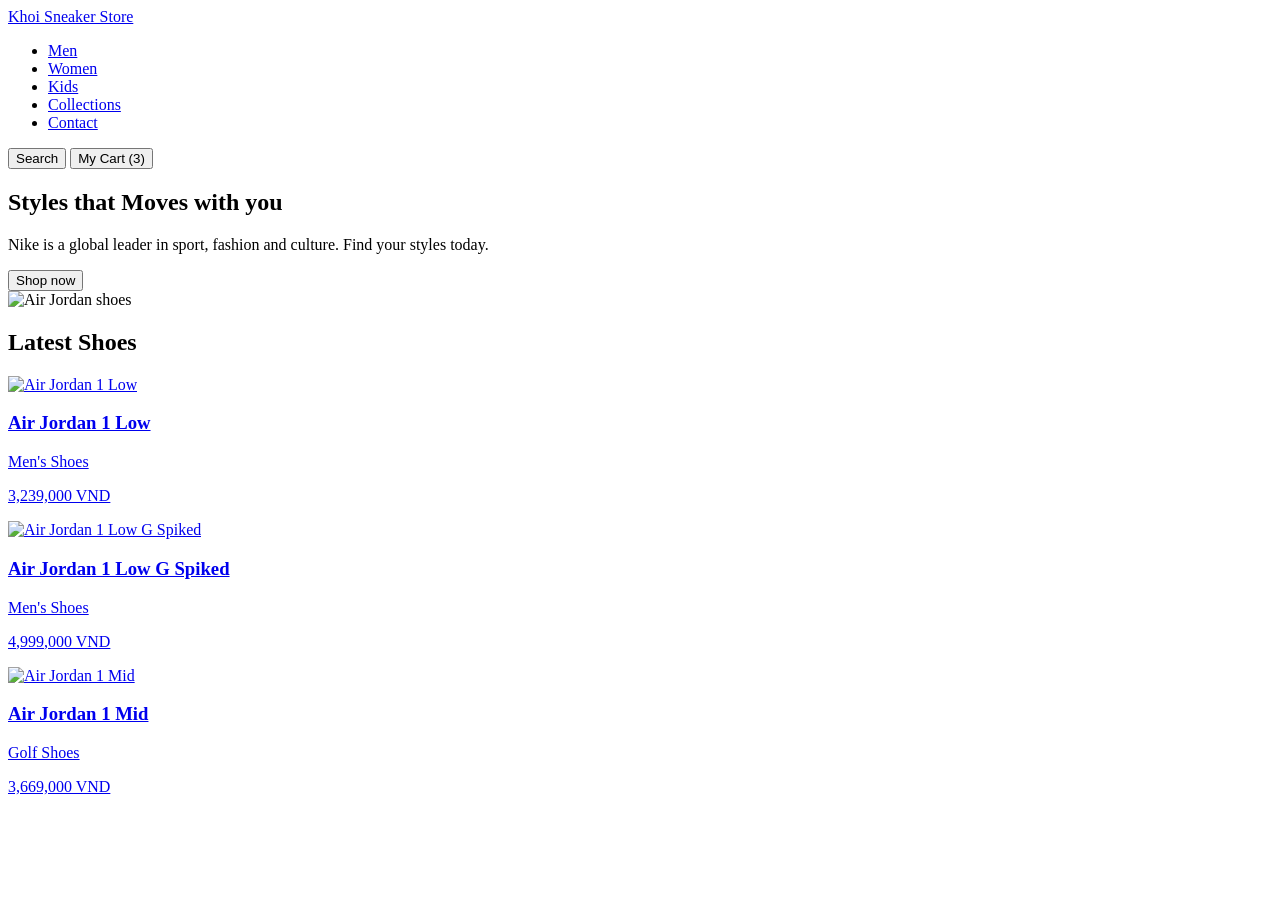
==== index.html @ ccc41f19 "fix: replace name of store" ====
<!doctype html>
<html lang="en">

<head>
  <meta charset="UTF-8" />
  <meta name="viewport" content="width=device-width, initial-scale=1.0" />
  <link rel="stylesheet" href="styles.css">
  <title>Khoi Sneaker Store</title>
</head>

<body>
  <header class="flex">
    <div>
      <a href="#">Khoi Sneaker Store</a>
    </div>

    <nav>
      <ul class="flex menu">
        <li><a href="ecommerce/men.html">Men</a></li>
        <li><a href="ecommerce/women.html">Women</a></li>
        <li><a href="#">Kids</a></li>
        <li><a href="#">Collections</a></li>
        <li><a href="#">Contact</a></li>
      </ul>
    </nav>

    <div>
      <button>Search</button>
      <a href="ecommerce/myCart.html">
        <button>My Cart (3)</button>
      </a>
    </div>
  </header>

  <main>
    <section class="hero flex">
      <div>
        <h1>Styles that Moves with you</h1>
        <p>Nike is a global leader in sport, fashion and culture. Find your styles today.</p>
        <a href="ecommerce/airJordan.html">
          <button>Shop now</button>
        </a>
      </div>

      <div>
        <img src="images/W-AIR-MAX-90-FUTURA.avif" alt="Air Jordan shoes" width="600" height="400">
      </div>
    </section>

    <section class="product-list">
      <h2>Latest Shoes</h2>
      <div class="flex">
        <a href="#" class="product-link">
          <article class="product-card">
            <img src="images/AIR-JORDAN-1-LOW.avif" alt="Air Jordan 1 Low">
            <h3>Air Jordan 1 Low</h3>
            <p class="category">Men's Shoes</p>
            <p class="price">3,239,000 VND</p>
          </article>
        </a>

        <a href="#" class="product-link">
          <article class="product-card">
            <img src="images/AIR-JORDAN-1-LOW-G-SPK.avif" alt="Air Jordan 1 Low G Spiked">
            <h3>Air Jordan 1 Low G Spiked</h3>
            <p class="category">Men's Shoes</p>
            <p class="price">4,999,000 VND</p>
          </article>
        </a>

        <a href="#" class="product-link">
          <article class="product-card">
            <img src="images/WMNS-AIR-JORDAN-1-MID.avif" alt="Air Jordan 1 Mid">
            <h3>Air Jordan 1 Mid</h3>
            <p class="category">Golf Shoes</p>
            <p class="price">3,669,000 VND</p>
          </article>
        </a>
      </div>
    </section>
  </main>

  <footer></footer>
</body>

</html>
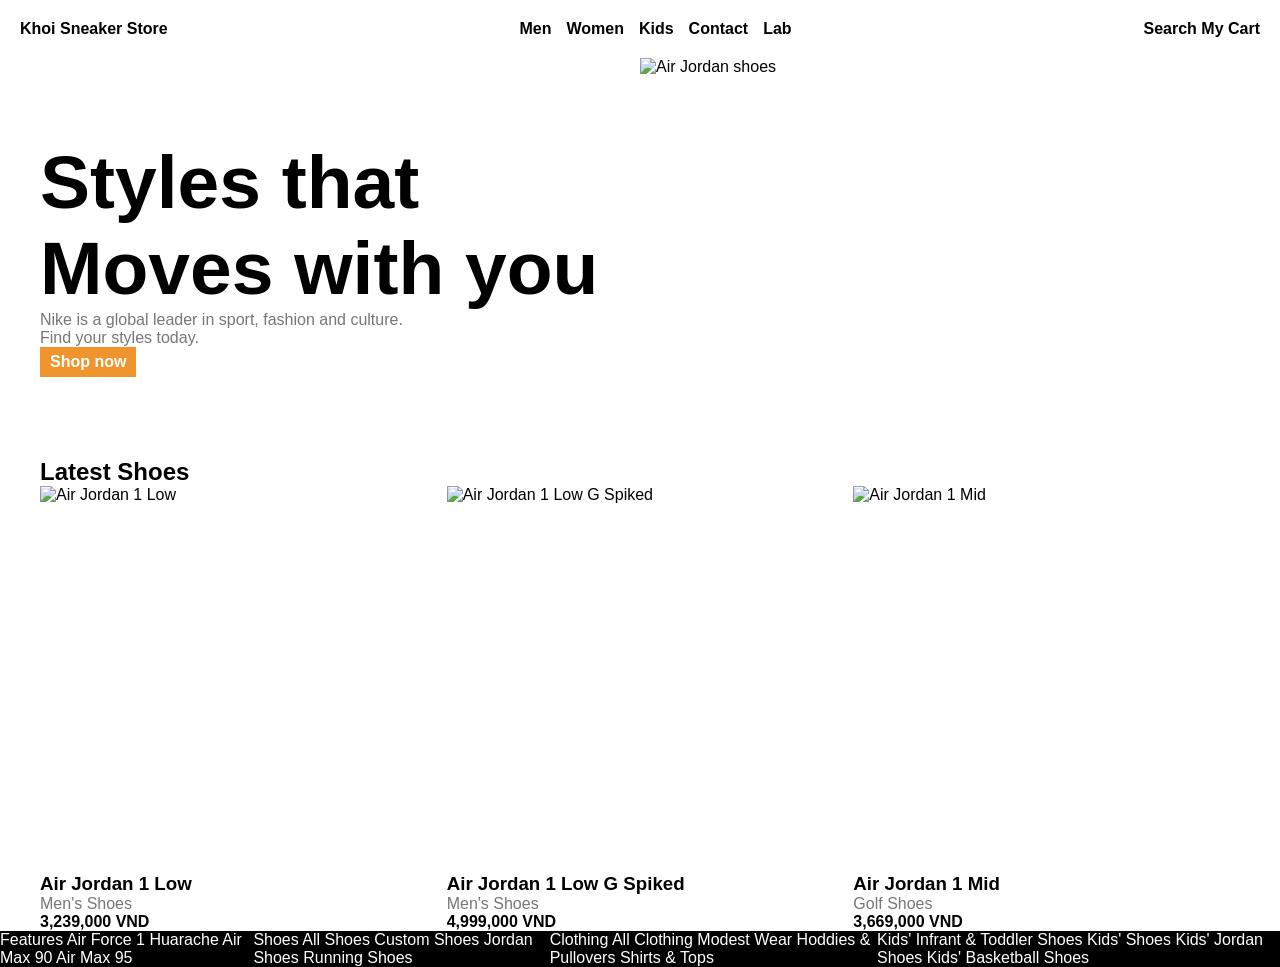
==== commit a5cebe5b: "feat: add form contact, fix text in nav bar" ====
--- a/index.html
+++ b/index.html
@@ -18,16 +18,16 @@
       <ul class="flex menu">
         <li><a href="ecommerce/men.html">Men</a></li>
         <li><a href="ecommerce/women.html">Women</a></li>
-        <li><a href="#">Kids</a></li>
-        <li><a href="#">Collections</a></li>
-        <li><a href="#">Contact</a></li>
+        <li><a href="ecommerce/kids.html">Kids</a></li>
+        <li><a href="ecommerce/contact.html">Contact</a></li>
+        <li><a href="ecommerce/lab.html">Lab</a></li>
       </ul>
     </nav>
 
     <div>
       <button>Search</button>
       <a href="ecommerce/myCart.html">
-        <button>My Cart (3)</button>
+        <button>My Cart</button>
       </a>
     </div>
   </header>
@@ -80,7 +80,40 @@
     </section>
   </main>
 
-  <footer></footer>
+  <footer>
+    <div class="bg-footer flex">
+      <div>
+        <a href="">Features</a>
+        <a href="">Air Force 1</a>
+        <a href="">Huarache</a>
+        <a href="">Air Max 90</a>
+        <a href="">Air Max 95</a>
+      </div>
+      <div>
+        <a href="">Shoes</a>
+        <a href="">All Shoes</a>
+        <a href="">Custom Shoes</a>
+        <a href="">Jordan Shoes</a>
+        <a href="">Running Shoes</a>
+      </div>
+      <div>
+        <a href="">Clothing</a>
+        <a href="">All Clothing</a>
+        <a href="">Modest Wear</a>
+        <a href="">Hoddies & Pullovers</a>
+        <a href="">Shirts & Tops</a>
+      </div>
+      <div>
+        <a href="">Kids'</a>
+        <a href="">Infrant & Toddler Shoes</a>
+        <a href="">Kids' Shoes</a>
+        <a href="">Kids' Jordan Shoes</a>
+        <a href="">Kids' Basketball Shoes</a>
+      </div>
+    </div>
+  </footer>
+
+  <script src="script.js"></script>
 </body>
 
 </html>
--- a/styles.css
+++ b/styles.css
@@ -0,0 +1,192 @@
+* {
+  padding: 0;
+  margin: 0;
+}
+
+html {
+  font-family: 'Segoe UI', Tahoma, Geneva, Verdana, sans-serif;
+  font-optical-sizing: auto;
+  font-size: 16px;
+}
+
+button,
+input {
+  font: inherit;
+}
+
+img {
+  display: block;
+  max-width: 100%;
+  height: auto;
+}
+
+a {
+  color: black;
+  text-decoration: none;
+}
+
+header {
+  justify-content: space-between;
+  padding: 20px;
+  font-weight: 600;
+}
+
+button {
+  cursor: pointer;
+  background-color: transparent;
+  border: none;
+}
+
+.hero {
+  max-width: 1200px;
+}
+
+.hero div {
+  flex: 1;
+}
+
+.hero div h1 {
+  font-size: 75px;
+}
+
+.hero div p {
+  max-width: 380px;
+  color: #777;
+}
+
+.hero button {
+  background-color: rgb(240, 149, 46);
+  color: #fff;
+  padding: 6px 10px;
+  font-weight: 600;
+  cursor: pointer;
+}
+
+nav .menu {
+  gap: 15px;
+  list-style: none;
+}
+
+section {
+  max-width: 1200px;
+  margin: 0 auto;
+}
+
+.product-list .flex {
+  gap: 20px;
+}
+
+.product-list .flex .product-link {
+  flex: 1;
+}
+
+.product-list img {
+  width: 100%;
+  aspect-ratio: 1 / 1;
+  object-fit: cover;
+}
+
+.product-card .category {
+  color: #777;
+}
+
+.product-card .price {
+  font-weight: 600;
+}
+
+.order-summary {
+  max-width: 500px;
+  width: 100%;
+}
+
+.order-summary button {
+  background-color: #000;
+  color: #fff;
+  font-weight: 600;
+  width: 100%;
+  max-width: 300px;
+  padding: 10px;
+  border-radius: 10px;
+}
+
+.bg-footer {
+  background-color: #000;
+}
+
+.bg-footer a {
+  color: #fff;
+}
+
+.title-contact, .des-contact {
+  text-align: center;
+}
+
+.contact-form {
+  max-width: 800px;
+  margin: 0 auto;
+  padding: 10px;
+}
+
+.contact-form div {
+  margin: 8px;
+}
+
+.contact-form input {
+  width: 100%;
+  padding: 8px 12px;
+}
+
+.contact-form label {
+  width: 80px;
+}
+
+.contact-form textarea {
+  width: 100%;
+  height: 80px;
+}
+
+.contact-form button {
+  margin: 0 auto;
+  display: block;
+  background-color: green;
+  color: #fff;
+  font-weight: bold;
+  padding: 8px 12px;
+  border-radius: 10px;
+}
+
+/*  */
+.flex {
+  display: flex;
+  flex-direction: row;
+  align-items: center;
+}
+
+.flex-2 {
+  display: flex;
+  justify-content: space-between;
+  gap: 10px;
+}
+
+.flex-2 div {
+  flex: 1;
+}
+
+.flex.grid {
+  display: grid;
+  grid-template-columns: 1fr 1fr 1fr;
+}
+
+.flex.cart {
+  flex-direction: column;
+}
+
+@media (max-width: 500px) {;
+  .menu {
+    flex-direction: column;
+  }
+
+  .hero {
+    flex-direction: column-reverse;
+  }
+}
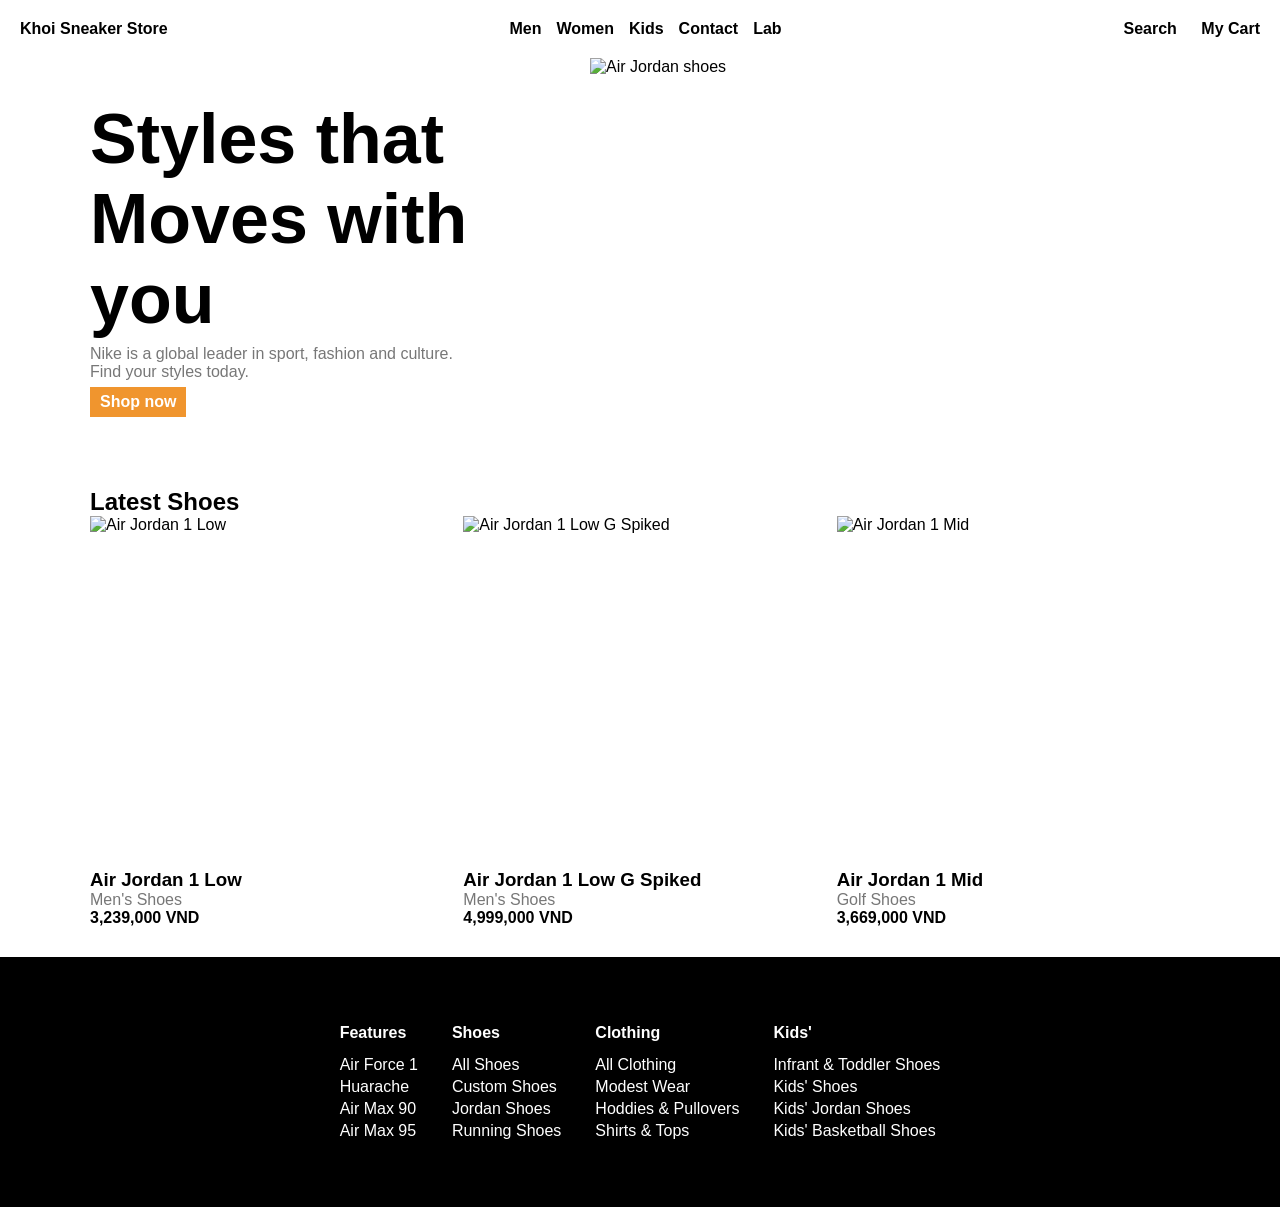
==== commit 1de8111c: "feat: add more styles for footer" ====
--- a/index.html
+++ b/index.html
@@ -1,119 +1,131 @@
 <!doctype html>
 <html lang="en">
+  <head>
+    <meta charset="UTF-8" />
+    <meta name="viewport" content="width=device-width, initial-scale=1.0" />
+    <link rel="stylesheet" href="styles.css" />
+    <title>Khoi Sneaker Store</title>
+  </head>
 
-<head>
-  <meta charset="UTF-8" />
-  <meta name="viewport" content="width=device-width, initial-scale=1.0" />
-  <link rel="stylesheet" href="styles.css">
-  <title>Khoi Sneaker Store</title>
-</head>
+  <body>
+    <header class="flex">
+      <div>
+        <a href="#">Khoi Sneaker Store</a>
+      </div>
 
-<body>
-  <header class="flex">
-    <div>
-      <a href="#">Khoi Sneaker Store</a>
-    </div>
+      <nav>
+        <ul class="flex menu">
+          <li><a href="ecommerce/men.html">Men</a></li>
+          <li><a href="ecommerce/women.html">Women</a></li>
+          <li><a href="ecommerce/kids.html">Kids</a></li>
+          <li><a href="ecommerce/contact.html">Contact</a></li>
+          <li><a href="ecommerce/lab.html">Lab</a></li>
+        </ul>
+      </nav>
 
-    <nav>
-      <ul class="flex menu">
-        <li><a href="ecommerce/men.html">Men</a></li>
-        <li><a href="ecommerce/women.html">Women</a></li>
-        <li><a href="ecommerce/kids.html">Kids</a></li>
-        <li><a href="ecommerce/contact.html">Contact</a></li>
-        <li><a href="ecommerce/lab.html">Lab</a></li>
-      </ul>
-    </nav>
-
-    <div>
-      <button>Search</button>
-      <a href="ecommerce/myCart.html">
-        <button>My Cart</button>
-      </a>
-    </div>
-  </header>
-
-  <main>
-    <section class="hero flex">
       <div>
-        <h1>Styles that Moves with you</h1>
-        <p>Nike is a global leader in sport, fashion and culture. Find your styles today.</p>
-        <a href="ecommerce/airJordan.html">
-          <button>Shop now</button>
+        <button class="btn-search">Search</button>
+        <a href="ecommerce/myCart.html">
+          <button>My Cart</button>
         </a>
       </div>
+    </header>
 
-      <div>
-        <img src="images/W-AIR-MAX-90-FUTURA.avif" alt="Air Jordan shoes" width="600" height="400">
+    <main>
+      <section class="hero flex">
+        <div>
+          <h1>Styles that Moves with you</h1>
+          <p>
+            Nike is a global leader in sport, fashion and culture. Find your
+            styles today.
+          </p>
+          <a href="ecommerce/airJordan.html">
+            <button>Shop now</button>
+          </a>
+        </div>
+
+        <div>
+          <img
+            src="images/W-AIR-MAX-90-FUTURA.avif"
+            alt="Air Jordan shoes"
+            width="600"
+            height="400"
+          />
+        </div>
+      </section>
+
+      <section class="product-list">
+        <h2>Latest Shoes</h2>
+        <div class="flex">
+          <a href="#" class="product-link">
+            <article class="product-card">
+              <img src="images/AIR-JORDAN-1-LOW.avif" alt="Air Jordan 1 Low" />
+              <h3>Air Jordan 1 Low</h3>
+              <p class="category">Men's Shoes</p>
+              <p class="price">3,239,000 VND</p>
+            </article>
+          </a>
+
+          <a href="#" class="product-link">
+            <article class="product-card">
+              <img
+                src="images/AIR-JORDAN-1-LOW-G-SPK.avif"
+                alt="Air Jordan 1 Low G Spiked"
+              />
+              <h3>Air Jordan 1 Low G Spiked</h3>
+              <p class="category">Men's Shoes</p>
+              <p class="price">4,999,000 VND</p>
+            </article>
+          </a>
+
+          <a href="#" class="product-link">
+            <article class="product-card">
+              <img
+                src="images/WMNS-AIR-JORDAN-1-MID.avif"
+                alt="Air Jordan 1 Mid"
+              />
+              <h3>Air Jordan 1 Mid</h3>
+              <p class="category">Golf Shoes</p>
+              <p class="price">3,669,000 VND</p>
+            </article>
+          </a>
+        </div>
+      </section>
+    </main>
+
+    <footer>
+      <div class="flex div-footer">
+        <div class="flex item-footer">
+          <a class="t-footer" href="">Features</a>
+          <a href="">Air Force 1</a>
+          <a href="">Huarache</a>
+          <a href="">Air Max 90</a>
+          <a href="">Air Max 95</a>
+        </div>
+        <div class="flex item-footer">
+          <a class="t-footer" href="">Shoes</a>
+          <a href="">All Shoes</a>
+          <a href="">Custom Shoes</a>
+          <a href="">Jordan Shoes</a>
+          <a href="">Running Shoes</a>
+        </div>
+        <div class="flex item-footer">
+          <a class="t-footer" href="">Clothing</a>
+          <a href="">All Clothing</a>
+          <a href="">Modest Wear</a>
+          <a href="">Hoddies & Pullovers</a>
+          <a href="">Shirts & Tops</a>
+        </div>
+        <div class="flex item-footer">
+          <a class="t-footer" href="">Kids'</a>
+          <a href="">Infrant & Toddler Shoes</a>
+          <a href="">Kids' Shoes</a>
+          <a href="">Kids' Jordan Shoes</a>
+          <a href="">Kids' Basketball Shoes</a>
+        </div>
       </div>
-    </section>
+    </footer>
 
-    <section class="product-list">
-      <h2>Latest Shoes</h2>
-      <div class="flex">
-        <a href="#" class="product-link">
-          <article class="product-card">
-            <img src="images/AIR-JORDAN-1-LOW.avif" alt="Air Jordan 1 Low">
-            <h3>Air Jordan 1 Low</h3>
-            <p class="category">Men's Shoes</p>
-            <p class="price">3,239,000 VND</p>
-          </article>
-        </a>
-
-        <a href="#" class="product-link">
-          <article class="product-card">
-            <img src="images/AIR-JORDAN-1-LOW-G-SPK.avif" alt="Air Jordan 1 Low G Spiked">
-            <h3>Air Jordan 1 Low G Spiked</h3>
-            <p class="category">Men's Shoes</p>
-            <p class="price">4,999,000 VND</p>
-          </article>
-        </a>
-
-        <a href="#" class="product-link">
-          <article class="product-card">
-            <img src="images/WMNS-AIR-JORDAN-1-MID.avif" alt="Air Jordan 1 Mid">
-            <h3>Air Jordan 1 Mid</h3>
-            <p class="category">Golf Shoes</p>
-            <p class="price">3,669,000 VND</p>
-          </article>
-        </a>
-      </div>
-    </section>
-  </main>
-
-  <footer>
-    <div class="bg-footer flex">
-      <div>
-        <a href="">Features</a>
-        <a href="">Air Force 1</a>
-        <a href="">Huarache</a>
-        <a href="">Air Max 90</a>
-        <a href="">Air Max 95</a>
-      </div>
-      <div>
-        <a href="">Shoes</a>
-        <a href="">All Shoes</a>
-        <a href="">Custom Shoes</a>
-        <a href="">Jordan Shoes</a>
-        <a href="">Running Shoes</a>
-      </div>
-      <div>
-        <a href="">Clothing</a>
-        <a href="">All Clothing</a>
-        <a href="">Modest Wear</a>
-        <a href="">Hoddies & Pullovers</a>
-        <a href="">Shirts & Tops</a>
-      </div>
-      <div>
-        <a href="">Kids'</a>
-        <a href="">Infrant & Toddler Shoes</a>
-        <a href="">Kids' Shoes</a>
-        <a href="">Kids' Jordan Shoes</a>
-        <a href="">Kids' Basketball Shoes</a>
-      </div>
-    </div>
-  </footer>
-
-  <script src="script.js"></script>
-</body>
-
-</html>+    <script src="script.js"></script>
+  </body>
+</html>
--- a/styles.css
+++ b/styles.css
@@ -31,6 +31,10 @@
   font-weight: 600;
 }
 
+.btn-search {
+  padding-right: 20px;
+}
+
 button {
   cursor: pointer;
   background-color: transparent;
@@ -38,7 +42,7 @@
 }
 
 .hero {
-  max-width: 1200px;
+  max-width: 1100px;
 }
 
 .hero div {
@@ -46,12 +50,13 @@
 }
 
 .hero div h1 {
-  font-size: 75px;
+  font-size: 70px;
 }
 
 .hero div p {
   max-width: 380px;
   color: #777;
+  padding: 6px 0;
 }
 
 .hero button {
@@ -68,8 +73,12 @@
 }
 
 section {
-  max-width: 1200px;
+  max-width: 1100px;
   margin: 0 auto;
+}
+
+.product-list {
+  padding: 30px 0;
 }
 
 .product-list .flex {
@@ -109,15 +118,8 @@
   border-radius: 10px;
 }
 
-.bg-footer {
-  background-color: #000;
-}
-
-.bg-footer a {
-  color: #fff;
-}
-
-.title-contact, .des-contact {
+.title-contact,
+.des-contact {
   text-align: center;
 }
 
@@ -153,6 +155,28 @@
   font-weight: bold;
   padding: 8px 12px;
   border-radius: 10px;
+}
+
+.div-footer {
+  background-color: #000;
+  justify-content: center;
+  min-height: 250px;
+  gap: 30px;
+}
+
+.item-footer a {
+  color: #fff;
+  padding: 2px;
+}
+
+.t-footer {
+  font-weight: bold;
+  margin-bottom: 10px;
+}
+
+.item-footer.flex {
+  flex-direction: column;
+  align-items: flex-start;
 }
 
 /*  */
@@ -181,7 +205,9 @@
   flex-direction: column;
 }
 
-@media (max-width: 500px) {;
+@media (max-width: 500px) {
+  ;
+
   .menu {
     flex-direction: column;
   }
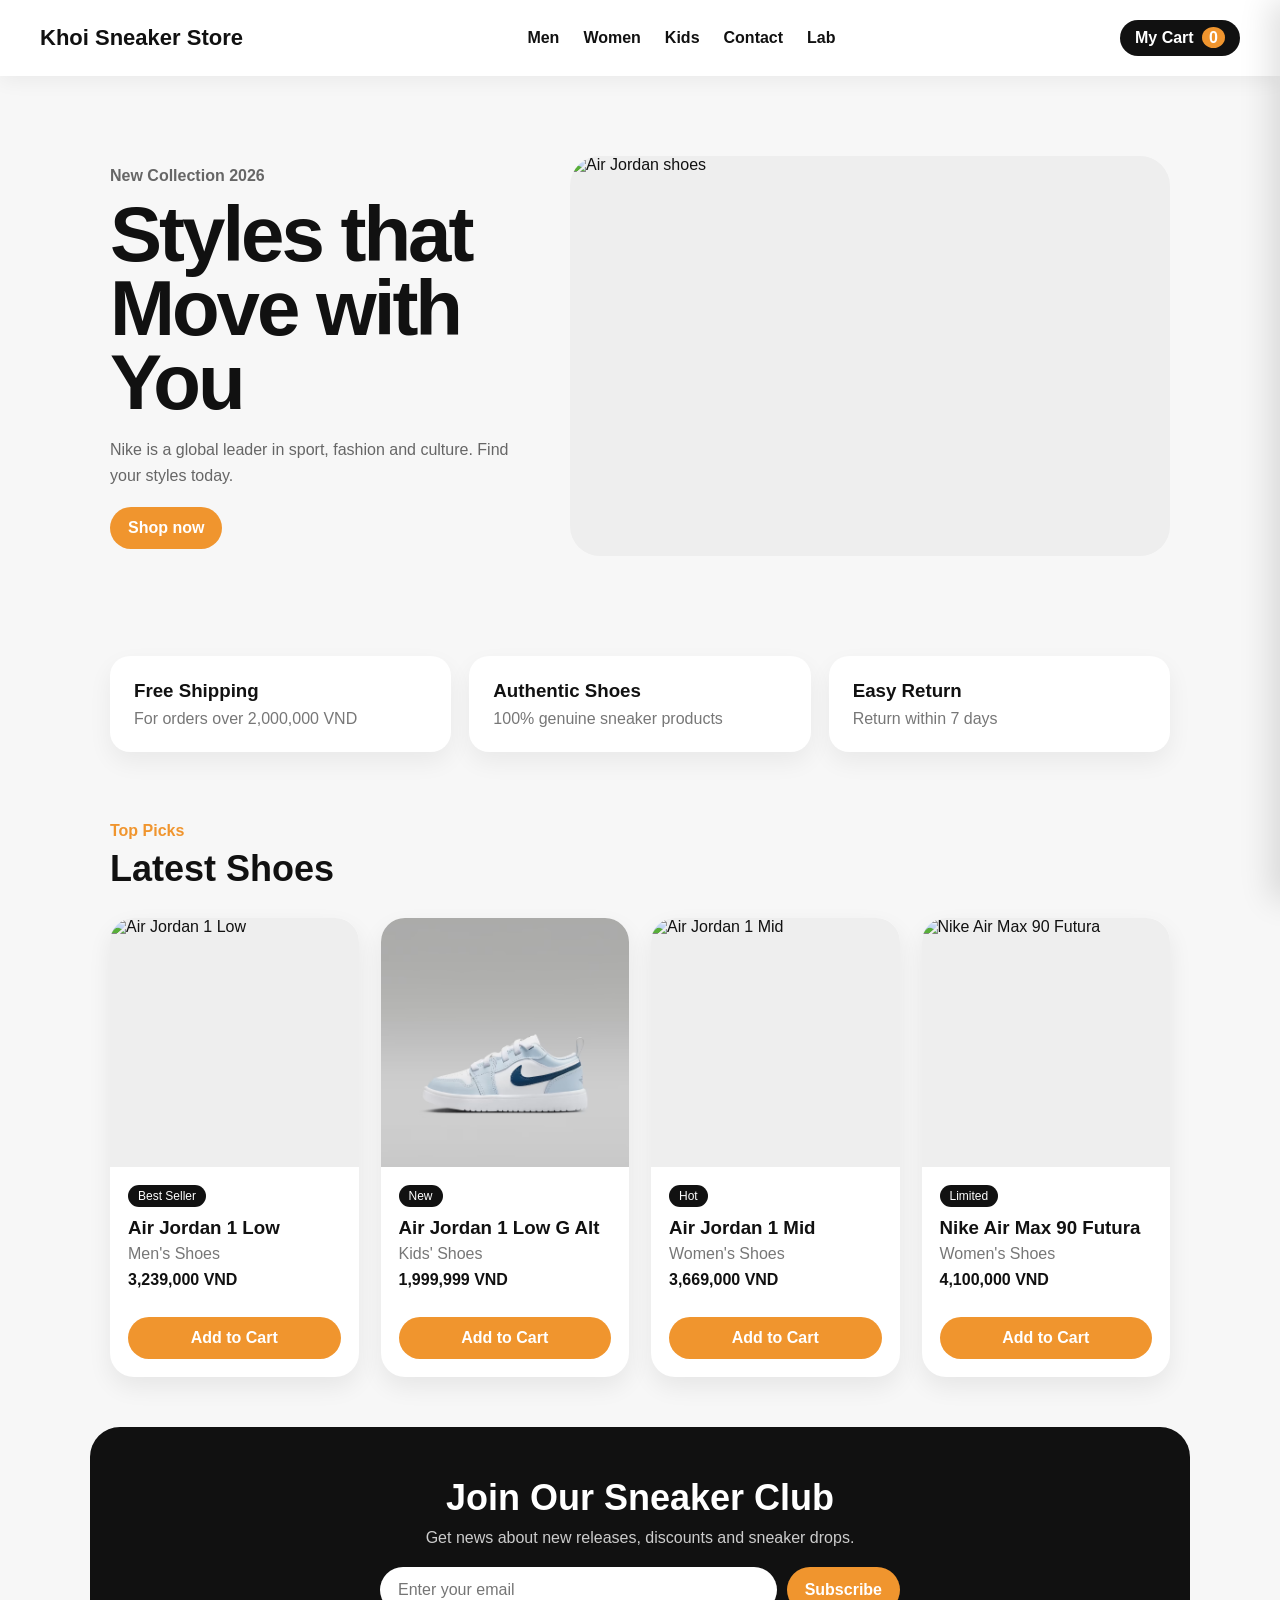
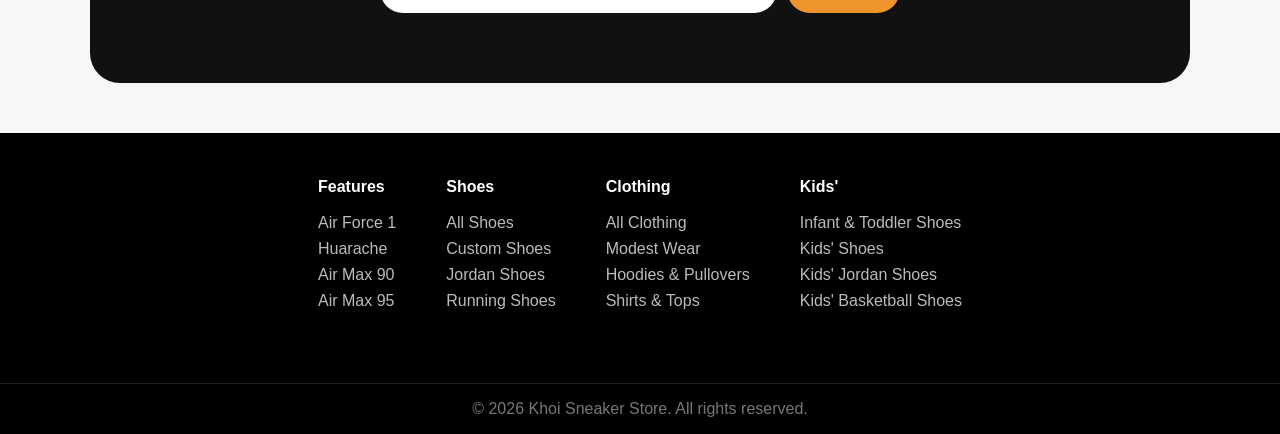
==== commit 4a1fa614: "submit" ====
--- a/index.html
+++ b/index.html
@@ -8,12 +8,14 @@
   </head>
 
   <body>
-    <header class="flex">
-      <div>
+    <header class="header flex">
+      <div class="logo">
         <a href="#">Khoi Sneaker Store</a>
       </div>
 
-      <nav>
+      <button class="menu-toggle" id="menuToggle">☰</button>
+
+      <nav id="navbar">
         <ul class="flex menu">
           <li><a href="ecommerce/men.html">Men</a></li>
           <li><a href="ecommerce/women.html">Women</a></li>
@@ -23,28 +25,26 @@
         </ul>
       </nav>
 
-      <div>
-        <button class="btn-search">Search</button>
-        <a href="ecommerce/myCart.html">
-          <button>My Cart</button>
-        </a>
+      <div class="header-actions">
+        <button class="cart-btn" id="openCart">
+          My Cart <span id="cartCount">0</span>
+        </button>
       </div>
     </header>
 
     <main>
       <section class="hero flex">
-        <div>
-          <h1>Styles that Moves with you</h1>
+        <div class="hero-content">
+          <p class="tagline">New Collection 2026</p>
+          <h1>Styles that Move with You</h1>
           <p>
             Nike is a global leader in sport, fashion and culture. Find your
             styles today.
           </p>
-          <a href="ecommerce/airJordan.html">
-            <button>Shop now</button>
-          </a>
-        </div>
-
-        <div>
+          <button class="primary-btn">Shop now</button>
+        </div>
+
+        <div class="hero-image">
           <img
             src="images/W-AIR-MAX-90-FUTURA.avif"
             alt="Air Jordan shoes"
@@ -54,78 +54,173 @@
         </div>
       </section>
 
+      <section class="features">
+        <div>
+          <h3>Free Shipping</h3>
+          <p>For orders over 2,000,000 VND</p>
+        </div>
+        <div>
+          <h3>Authentic Shoes</h3>
+          <p>100% genuine sneaker products</p>
+        </div>
+        <div>
+          <h3>Easy Return</h3>
+          <p>Return within 7 days</p>
+        </div>
+      </section>
+
       <section class="product-list">
-        <h2>Latest Shoes</h2>
-        <div class="flex">
-          <a href="#" class="product-link">
-            <article class="product-card">
-              <img src="images/AIR-JORDAN-1-LOW.avif" alt="Air Jordan 1 Low" />
+        <div class="section-heading flex">
+          <div>
+            <p class="tagline">Top Picks</p>
+            <h2>Latest Shoes</h2>
+          </div>
+        </div>
+
+        <div class="product-grid" id="productGrid">
+          <article
+            class="product-card"
+            data-name="Air Jordan 1 Low"
+            data-category="Men"
+            data-price="3239000"
+          >
+            <img src="images/AIR-JORDAN-1-LOW.avif" alt="Air Jordan 1 Low" />
+            <div class="product-info">
+              <p class="badge">Best Seller</p>
               <h3>Air Jordan 1 Low</h3>
               <p class="category">Men's Shoes</p>
               <p class="price">3,239,000 VND</p>
-            </article>
-          </a>
-
-          <a href="#" class="product-link">
-            <article class="product-card">
-              <img
-                src="images/AIR-JORDAN-1-LOW-G-SPK.avif"
-                alt="Air Jordan 1 Low G Spiked"
-              />
-              <h3>Air Jordan 1 Low G Spiked</h3>
-              <p class="category">Men's Shoes</p>
-              <p class="price">4,999,000 VND</p>
-            </article>
-          </a>
-
-          <a href="#" class="product-link">
-            <article class="product-card">
-              <img
-                src="images/WMNS-AIR-JORDAN-1-MID.avif"
-                alt="Air Jordan 1 Mid"
-              />
+              <button class="add-cart-btn">Add to Cart</button>
+            </div>
+          </article>
+
+          <article
+            class="product-card"
+            data-name="Air Jordan 1 Low Alt"
+            data-category="Kids"
+            data-price="1999999"
+          >
+            <img
+              src="images/JORDAN+1+LOW+ALT.avif"
+              alt="Air Jordan 1 Low Alt"
+            />
+            <div class="product-info">
+              <p class="badge">New</p>
+              <h3>Air Jordan 1 Low G Alt</h3>
+              <p class="category">Kids' Shoes</p>
+              <p class="price">1,999,999 VND</p>
+              <button class="add-cart-btn">Add to Cart</button>
+            </div>
+          </article>
+
+          <article
+            class="product-card"
+            data-name="Air Jordan 1 Mid"
+            data-category="Women"
+            data-price="3669000"
+          >
+            <img
+              src="images/WMNS-AIR-JORDAN-1-MID.avif"
+              alt="Air Jordan 1 Mid"
+            />
+            <div class="product-info">
+              <p class="badge">Hot</p>
               <h3>Air Jordan 1 Mid</h3>
-              <p class="category">Golf Shoes</p>
+              <p class="category">Women's Shoes</p>
               <p class="price">3,669,000 VND</p>
-            </article>
-          </a>
-        </div>
+              <button class="add-cart-btn">Add to Cart</button>
+            </div>
+          </article>
+
+          <article
+            class="product-card"
+            data-name="Nike Air Max 90 Futura"
+            data-category="Women"
+            data-price="4100000"
+          >
+            <img
+              src="images/W-AIR-MAX-90-FUTURA.avif"
+              alt="Nike Air Max 90 Futura"
+            />
+            <div class="product-info">
+              <p class="badge">Limited</p>
+              <h3>Nike Air Max 90 Futura</h3>
+              <p class="category">Women's Shoes</p>
+              <p class="price">4,100,000 VND</p>
+              <button class="add-cart-btn">Add to Cart</button>
+            </div>
+          </article>
+        </div>
+      </section>
+
+      <section class="newsletter">
+        <h2>Join Our Sneaker Club</h2>
+        <p>Get news about new releases, discounts and sneaker drops.</p>
+
+        <form id="newsletterForm">
+          <input type="email" id="emailInput" placeholder="Enter your email" />
+          <button type="submit">Subscribe</button>
+        </form>
+
+        <p id="newsletterMessage"></p>
       </section>
     </main>
+
+    <aside class="cart-drawer" id="cartDrawer">
+      <div class="cart-header flex">
+        <h2>Your Cart</h2>
+        <button id="closeCart">×</button>
+      </div>
+
+      <div id="cartItems"></div>
+
+      <div class="cart-footer">
+        <p>Total: <strong id="cartTotal">0 VND</strong></p>
+        <button class="checkout-btn">Checkout</button>
+      </div>
+    </aside>
+
+    <div class="overlay" id="overlay"></div>
 
     <footer>
       <div class="flex div-footer">
         <div class="flex item-footer">
-          <a class="t-footer" href="">Features</a>
-          <a href="">Air Force 1</a>
-          <a href="">Huarache</a>
-          <a href="">Air Max 90</a>
-          <a href="">Air Max 95</a>
-        </div>
-        <div class="flex item-footer">
-          <a class="t-footer" href="">Shoes</a>
-          <a href="">All Shoes</a>
-          <a href="">Custom Shoes</a>
-          <a href="">Jordan Shoes</a>
-          <a href="">Running Shoes</a>
-        </div>
-        <div class="flex item-footer">
-          <a class="t-footer" href="">Clothing</a>
-          <a href="">All Clothing</a>
-          <a href="">Modest Wear</a>
-          <a href="">Hoddies & Pullovers</a>
-          <a href="">Shirts & Tops</a>
-        </div>
-        <div class="flex item-footer">
-          <a class="t-footer" href="">Kids'</a>
-          <a href="">Infrant & Toddler Shoes</a>
-          <a href="">Kids' Shoes</a>
-          <a href="">Kids' Jordan Shoes</a>
-          <a href="">Kids' Basketball Shoes</a>
-        </div>
-      </div>
+          <a class="t-footer" href="#">Features</a>
+          <a href="#">Air Force 1</a>
+          <a href="#">Huarache</a>
+          <a href="#">Air Max 90</a>
+          <a href="#">Air Max 95</a>
+        </div>
+
+        <div class="flex item-footer">
+          <a class="t-footer" href="#">Shoes</a>
+          <a href="#">All Shoes</a>
+          <a href="#">Custom Shoes</a>
+          <a href="#">Jordan Shoes</a>
+          <a href="#">Running Shoes</a>
+        </div>
+
+        <div class="flex item-footer">
+          <a class="t-footer" href="#">Clothing</a>
+          <a href="#">All Clothing</a>
+          <a href="#">Modest Wear</a>
+          <a href="#">Hoodies & Pullovers</a>
+          <a href="#">Shirts & Tops</a>
+        </div>
+
+        <div class="flex item-footer">
+          <a class="t-footer" href="#">Kids'</a>
+          <a href="#">Infant & Toddler Shoes</a>
+          <a href="#">Kids' Shoes</a>
+          <a href="#">Kids' Jordan Shoes</a>
+          <a href="#">Kids' Basketball Shoes</a>
+        </div>
+      </div>
+
+      <p class="copyright">© 2026 Khoi Sneaker Store. All rights reserved.</p>
     </footer>
 
+    <script src="data.js"></script>
     <script src="script.js"></script>
   </body>
 </html>
--- a/styles.css
+++ b/styles.css
@@ -1,17 +1,28 @@
 * {
   padding: 0;
   margin: 0;
+  box-sizing: border-box;
 }
 
 html {
-  font-family: 'Segoe UI', Tahoma, Geneva, Verdana, sans-serif;
-  font-optical-sizing: auto;
+  font-family: "Segoe UI", Tahoma, Geneva, Verdana, sans-serif;
   font-size: 16px;
+  scroll-behavior: smooth;
+}
+
+body {
+  background-color: #f7f7f7;
+  color: #111;
 }
 
 button,
 input {
   font: inherit;
+}
+
+button {
+  cursor: pointer;
+  border: none;
 }
 
 img {
@@ -21,55 +32,67 @@
 }
 
 a {
-  color: black;
+  color: #111;
   text-decoration: none;
 }
 
-header {
+.flex {
+  display: flex;
+  align-items: center;
+}
+
+.header {
   justify-content: space-between;
-  padding: 20px;
+  gap: 20px;
+  padding: 20px 40px;
   font-weight: 600;
-}
-
-.btn-search {
-  padding-right: 20px;
-}
-
-button {
-  cursor: pointer;
-  background-color: transparent;
-  border: none;
-}
-
-.hero {
-  max-width: 1100px;
-}
-
-.hero div {
-  flex: 1;
-}
-
-.hero div h1 {
-  font-size: 70px;
-}
-
-.hero div p {
-  max-width: 380px;
-  color: #777;
-  padding: 6px 0;
-}
-
-.hero button {
-  background-color: rgb(240, 149, 46);
+  background-color: #fff;
+  position: sticky;
+  top: 0;
+  z-index: 100;
+  box-shadow: 0 4px 20px rgba(0, 0, 0, 0.06);
+}
+
+.logo a {
+  font-size: 22px;
+  font-weight: 800;
+}
+
+.menu {
+  gap: 24px;
+  list-style: none;
+}
+
+.menu a:hover {
+  color: #f0952e;
+}
+
+.header-actions {
+  display: flex;
+  align-items: center;
+  gap: 10px;
+}
+
+.btn-search,
+.cart-btn {
+  background-color: #111;
   color: #fff;
-  padding: 6px 10px;
-  font-weight: 600;
-  cursor: pointer;
-}
-
-nav .menu {
-  gap: 15px;
-  list-style: none;
+  padding: 9px 15px;
+  border-radius: 999px;
+}
+
+.cart-btn span {
+  background-color: #f0952e;
+  color: #fff;
+  padding: 2px 7px;
+  border-radius: 50%;
+  margin-left: 4px;
+}
+
+.menu-toggle {
+  display: none;
+  font-size: 26px;
+  background: transparent;
 }
 
 section {
@@ -77,142 +100,639 @@
   margin: 0 auto;
 }
 
+.hero {
+  min-height: 560px;
+  justify-content: space-between;
+  gap: 40px;
+  padding: 50px 20px;
+}
+
+.hero-content,
+.hero-image {
+  flex: 1;
+}
+
+.tagline {
+  color: #f0952e;
+  font-weight: 700;
+  margin-bottom: 8px;
+}
+
+.hero h1 {
+  font-size: clamp(42px, 8vw, 78px);
+  line-height: 0.95;
+  letter-spacing: -3px;
+  margin-bottom: 18px;
+}
+
+.hero p {
+  max-width: 420px;
+  color: #666;
+  line-height: 1.6;
+}
+
+.primary-btn,
+.add-cart-btn,
+.checkout-btn,
+.newsletter button {
+  background-color: #f0952e;
+  color: #fff;
+  padding: 12px 18px;
+  border-radius: 999px;
+  font-weight: 700;
+  margin-top: 18px;
+  transition: 0.25s;
+}
+
+.primary-btn:hover,
+.add-cart-btn:hover,
+.checkout-btn:hover,
+.newsletter button:hover {
+  transform: translateY(-2px);
+  background-color: #d87d16;
+}
+
+.hero-image img {
+  border-radius: 30px;
+  background-color: #eee;
+}
+
+.features {
+  display: grid;
+  grid-template-columns: repeat(3, 1fr);
+  gap: 18px;
+  padding: 20px;
+}
+
+.features div {
+  background-color: #fff;
+  padding: 24px;
+  border-radius: 20px;
+  box-shadow: 0 10px 24px rgba(0, 0, 0, 0.06);
+}
+
+.features h3 {
+  margin-bottom: 8px;
+}
+
+.features p {
+  color: #777;
+}
+
 .product-list {
-  padding: 30px 0;
-}
-
-.product-list .flex {
+  padding: 50px 20px;
+}
+
+.section-heading {
+  justify-content: space-between;
   gap: 20px;
-}
-
-.product-list .flex .product-link {
-  flex: 1;
-}
-
-.product-list img {
+  margin-bottom: 28px;
+}
+
+.product-list h2,
+.newsletter h2 {
+  font-size: 36px;
+}
+
+.product-grid {
+  display: grid;
+  grid-template-columns: repeat(4, 1fr);
+  gap: 22px;
+}
+
+.product-card {
+  background-color: #fff;
+  border-radius: 24px;
+  overflow: hidden;
+  box-shadow: 0 10px 24px rgba(0, 0, 0, 0.07);
+  transition: 0.25s;
+}
+
+.product-card:hover {
+  transform: translateY(-8px);
+}
+
+.product-card img {
   width: 100%;
   aspect-ratio: 1 / 1;
   object-fit: cover;
+  background-color: #eee;
+}
+
+.product-info {
+  padding: 18px;
+}
+
+.badge {
+  display: inline-block;
+  background-color: #111;
+  color: #fff;
+  padding: 4px 10px;
+  border-radius: 999px;
+  font-size: 12px;
+  margin-bottom: 10px;
+}
+
+.product-card h3 {
+  margin-bottom: 6px;
 }
 
 .product-card .category {
   color: #777;
+  margin-bottom: 8px;
 }
 
 .product-card .price {
+  font-weight: 800;
+  margin-bottom: 10px;
+}
+
+.add-cart-btn {
+  width: 100%;
+}
+
+.empty-message {
+  display: none;
+  text-align: center;
+  color: #777;
+  margin-top: 30px;
+}
+
+.newsletter {
+  text-align: center;
+  background-color: #111;
+  color: #fff;
+  padding: 50px 20px;
+  border-radius: 30px;
+  margin-bottom: 50px;
+}
+
+.newsletter p {
+  color: #ccc;
+  margin: 10px 0 20px;
+}
+
+.newsletter form {
+  display: flex;
+  justify-content: center;
+  gap: 10px;
+  max-width: 520px;
+  margin: 0 auto;
+}
+
+.newsletter input {
+  flex: 1;
+  padding: 14px 18px;
+  border-radius: 999px;
+  border: none;
+}
+
+.newsletter button {
+  margin-top: 0;
+}
+
+#newsletterMessage {
+  margin-top: 16px;
+  color: #f0952e;
   font-weight: 600;
 }
 
-.order-summary {
-  max-width: 500px;
+.cart-drawer {
+  position: fixed;
+  top: 0;
+  right: -420px;
+  width: min(420px, 100%);
+  height: 100vh;
+  background-color: #fff;
+  z-index: 300;
+  padding: 24px;
+  transition: 0.3s;
+  box-shadow: -10px 0 30px rgba(0, 0, 0, 0.12);
+  display: flex;
+  flex-direction: column;
+}
+
+.cart-drawer.active {
+  right: 0;
+}
+
+.cart-header {
+  justify-content: space-between;
+  margin-bottom: 20px;
+}
+
+.cart-header button {
+  font-size: 32px;
+  background-color: transparent;
+}
+
+.cart-item {
+  display: flex;
+  justify-content: space-between;
+  gap: 10px;
+  padding: 14px 0;
+  border-bottom: 1px solid #eee;
+}
+
+.cart-item h4 {
+  font-size: 15px;
+}
+
+.cart-item p {
+  color: #777;
+  font-size: 14px;
+}
+
+.remove-btn {
+  color: red;
+  background: transparent;
+  font-weight: 700;
+}
+
+.cart-footer {
+  margin-top: auto;
+  border-top: 1px solid #eee;
+  padding-top: 18px;
+}
+
+.checkout-btn {
   width: 100%;
 }
 
-.order-summary button {
-  background-color: #000;
-  color: #fff;
-  font-weight: 600;
-  width: 100%;
-  max-width: 300px;
-  padding: 10px;
-  border-radius: 10px;
-}
-
-.title-contact,
-.des-contact {
-  text-align: center;
-}
-
-.contact-form {
-  max-width: 800px;
-  margin: 0 auto;
-  padding: 10px;
-}
-
-.contact-form div {
-  margin: 8px;
-}
-
-.contact-form input {
-  width: 100%;
-  padding: 8px 12px;
-}
-
-.contact-form label {
-  width: 80px;
-}
-
-.contact-form textarea {
-  width: 100%;
-  height: 80px;
-}
-
-.contact-form button {
-  margin: 0 auto;
+.overlay {
+  display: none;
+  position: fixed;
+  inset: 0;
+  background-color: rgba(0, 0, 0, 0.45);
+  z-index: 250;
+}
+
+.overlay.active {
   display: block;
-  background-color: green;
-  color: #fff;
-  font-weight: bold;
-  padding: 8px 12px;
-  border-radius: 10px;
 }
 
 .div-footer {
   background-color: #000;
   justify-content: center;
+  align-items: flex-start;
   min-height: 250px;
-  gap: 30px;
+  gap: 50px;
+  padding: 45px 20px;
+}
+
+.item-footer {
+  flex-direction: column;
+  align-items: flex-start;
+  gap: 8px;
 }
 
 .item-footer a {
+  color: #bbb;
+}
+
+.item-footer a:hover {
   color: #fff;
-  padding: 2px;
 }
 
 .t-footer {
+  color: #fff !important;
   font-weight: bold;
   margin-bottom: 10px;
 }
 
-.item-footer.flex {
+.copyright {
+  text-align: center;
+  background-color: #000;
+  color: #777;
+  padding: 16px;
+  border-top: 1px solid #222;
+}
+
+@media (max-width: 900px) {
+  .header {
+    padding: 18px 20px;
+  }
+
+  .menu-toggle {
+    display: block;
+  }
+
+  nav {
+    display: none;
+    position: absolute;
+    top: 76px;
+    left: 0;
+    right: 0;
+    background-color: #fff;
+    padding: 20px;
+    box-shadow: 0 12px 22px rgba(0, 0, 0, 0.08);
+  }
+
+  nav.active {
+    display: block;
+  }
+
+  .menu {
+    flex-direction: column;
+    align-items: flex-start;
+  }
+
+  .hero {
+    flex-direction: column-reverse;
+    text-align: center;
+  }
+
+  .hero p {
+    margin: 0 auto;
+  }
+
+  .features {
+    grid-template-columns: 1fr;
+  }
+
+  .product-grid {
+    grid-template-columns: repeat(2, 1fr);
+  }
+
+  .section-heading {
+    flex-direction: column;
+    align-items: flex-start;
+  }
+
+  .div-footer {
+    display: grid;
+    grid-template-columns: repeat(2, 1fr);
+  }
+}
+
+/* Contact page */
+.contact-form {
+  max-width: 800px;
+  margin: 60px auto;
+  padding: 40px;
+  background: white;
+  border-radius: 24px;
+  box-shadow: 0 10px 30px rgba(0, 0, 0, 0.08);
+}
+
+.title-contact {
+  text-align: center;
+  font-size: 42px;
+  margin-bottom: 10px;
+}
+
+.des-contact {
+  text-align: center;
+  color: #777;
+  margin-bottom: 30px;
+}
+
+.contact-form form {
+  display: flex;
   flex-direction: column;
-  align-items: flex-start;
-}
-
-/*  */
-.flex {
-  display: flex;
-  flex-direction: row;
-  align-items: center;
+  gap: 18px;
 }
 
 .flex-2 {
   display: flex;
-  justify-content: space-between;
-  gap: 10px;
+  gap: 20px;
 }
 
 .flex-2 div {
   flex: 1;
 }
 
-.flex.grid {
+.contact-form label {
+  display: block;
+  font-weight: 600;
+  margin-bottom: 8px;
+}
+
+.contact-form input,
+.contact-form textarea {
+  width: 100%;
+  padding: 14px 16px;
+  border: 1px solid #ddd;
+  border-radius: 12px;
+  outline: none;
+  font-size: 16px;
+}
+
+.contact-form input:focus,
+.contact-form textarea:focus {
+  border-color: #f0952e;
+}
+
+.contact-form textarea {
+  height: 140px;
+  resize: none;
+}
+
+.contact-form button {
+  width: 180px;
+  margin: 0 auto;
+  background: #111;
+  color: white;
+  padding: 12px 18px;
+  border-radius: 999px;
+  font-weight: 700;
+}
+
+.contact-form button:hover {
+  background: #f0952e;
+}
+
+/* Cart page */
+.cart-page {
+  max-width: 1100px;
+  margin: 60px auto;
+  padding: 0 20px;
+}
+
+.cart-page h1 {
+  font-size: 42px;
+  margin-bottom: 8px;
+}
+
+.cart-desc {
+  color: #777;
+  margin-bottom: 30px;
+}
+
+.cart-layout {
   display: grid;
-  grid-template-columns: 1fr 1fr 1fr;
-}
-
-.flex.cart {
+  grid-template-columns: 2fr 1fr;
+  gap: 24px;
+}
+
+.cart-items {
+  display: flex;
   flex-direction: column;
-}
-
-@media (max-width: 500px) {
-  ;
-
-  .menu {
+  gap: 18px;
+}
+
+.cart-product {
+  display: flex;
+  align-items: center;
+  gap: 18px;
+  background: white;
+  padding: 18px;
+  border-radius: 20px;
+  box-shadow: 0 8px 24px rgba(0, 0, 0, 0.06);
+}
+
+.cart-product img {
+  width: 120px;
+  height: 120px;
+  object-fit: cover;
+  border-radius: 16px;
+  background: #eee;
+}
+
+.cart-info {
+  flex: 1;
+}
+
+.cart-info h3 {
+  margin-bottom: 6px;
+}
+
+.cart-info p {
+  color: #777;
+  margin-bottom: 8px;
+}
+
+.cart-quantity {
+  display: flex;
+  align-items: center;
+  gap: 10px;
+}
+
+.cart-quantity button {
+  width: 34px;
+  height: 34px;
+  border-radius: 50%;
+  background: #111;
+  color: white;
+  font-weight: bold;
+}
+
+.cart-quantity span {
+  font-weight: bold;
+}
+
+.order-box {
+  background: white;
+  padding: 24px;
+  border-radius: 20px;
+  height: fit-content;
+  box-shadow: 0 8px 24px rgba(0, 0, 0, 0.06);
+}
+
+.order-box h2 {
+  margin-bottom: 20px;
+}
+
+.summary-row {
+  display: flex;
+  justify-content: space-between;
+  padding: 14px 0;
+  border-bottom: 1px solid #eee;
+}
+
+.summary-row.total {
+  font-size: 20px;
+  border-bottom: none;
+  margin-top: 10px;
+}
+
+.checkout-page-btn {
+  width: 100%;
+  margin-top: 20px;
+  background: #111;
+  color: white;
+  padding: 14px;
+  border-radius: 999px;
+  font-weight: bold;
+}
+
+.checkout-page-btn:hover {
+  background: #f0952e;
+}
+
+.continue-link {
+  display: block;
+  text-align: center;
+  margin-top: 16px;
+  color: #777;
+  font-weight: 600;
+}
+
+.continue-link:hover {
+  color: #f0952e;
+}
+
+/* Cart responsive */
+@media (max-width: 800px) {
+  .cart-layout {
+    grid-template-columns: 1fr;
+  }
+
+  .cart-product {
     flex-direction: column;
-  }
-
-  .hero {
-    flex-direction: column-reverse;
+    align-items: flex-start;
+  }
+
+  .cart-product img {
+    width: 100%;
+    height: auto;
+  }
+
+  .cart-quantity {
+    margin-top: 10px;
+  }
+}
+
+/* Responsive contact */
+@media (max-width: 700px) {
+  .contact-form {
+    margin: 30px 20px;
+    padding: 24px;
+  }
+
+  .title-contact {
+    font-size: 32px;
+  }
+
+  .flex-2 {
+    flex-direction: column;
+    gap: 0;
+  }
+
+  .contact-form button {
+    width: 100%;
+  }
+}
+
+@media (max-width: 560px) {
+  .header {
+    flex-wrap: wrap;
+  }
+
+  .header-actions {
+    width: 100%;
+    justify-content: space-between;
+  }
+
+  .product-grid {
+    grid-template-columns: 1fr;
+  }
+
+  .newsletter form {
+    flex-direction: column;
+  }
+
+  .div-footer {
+    grid-template-columns: 1fr;
   }
 }
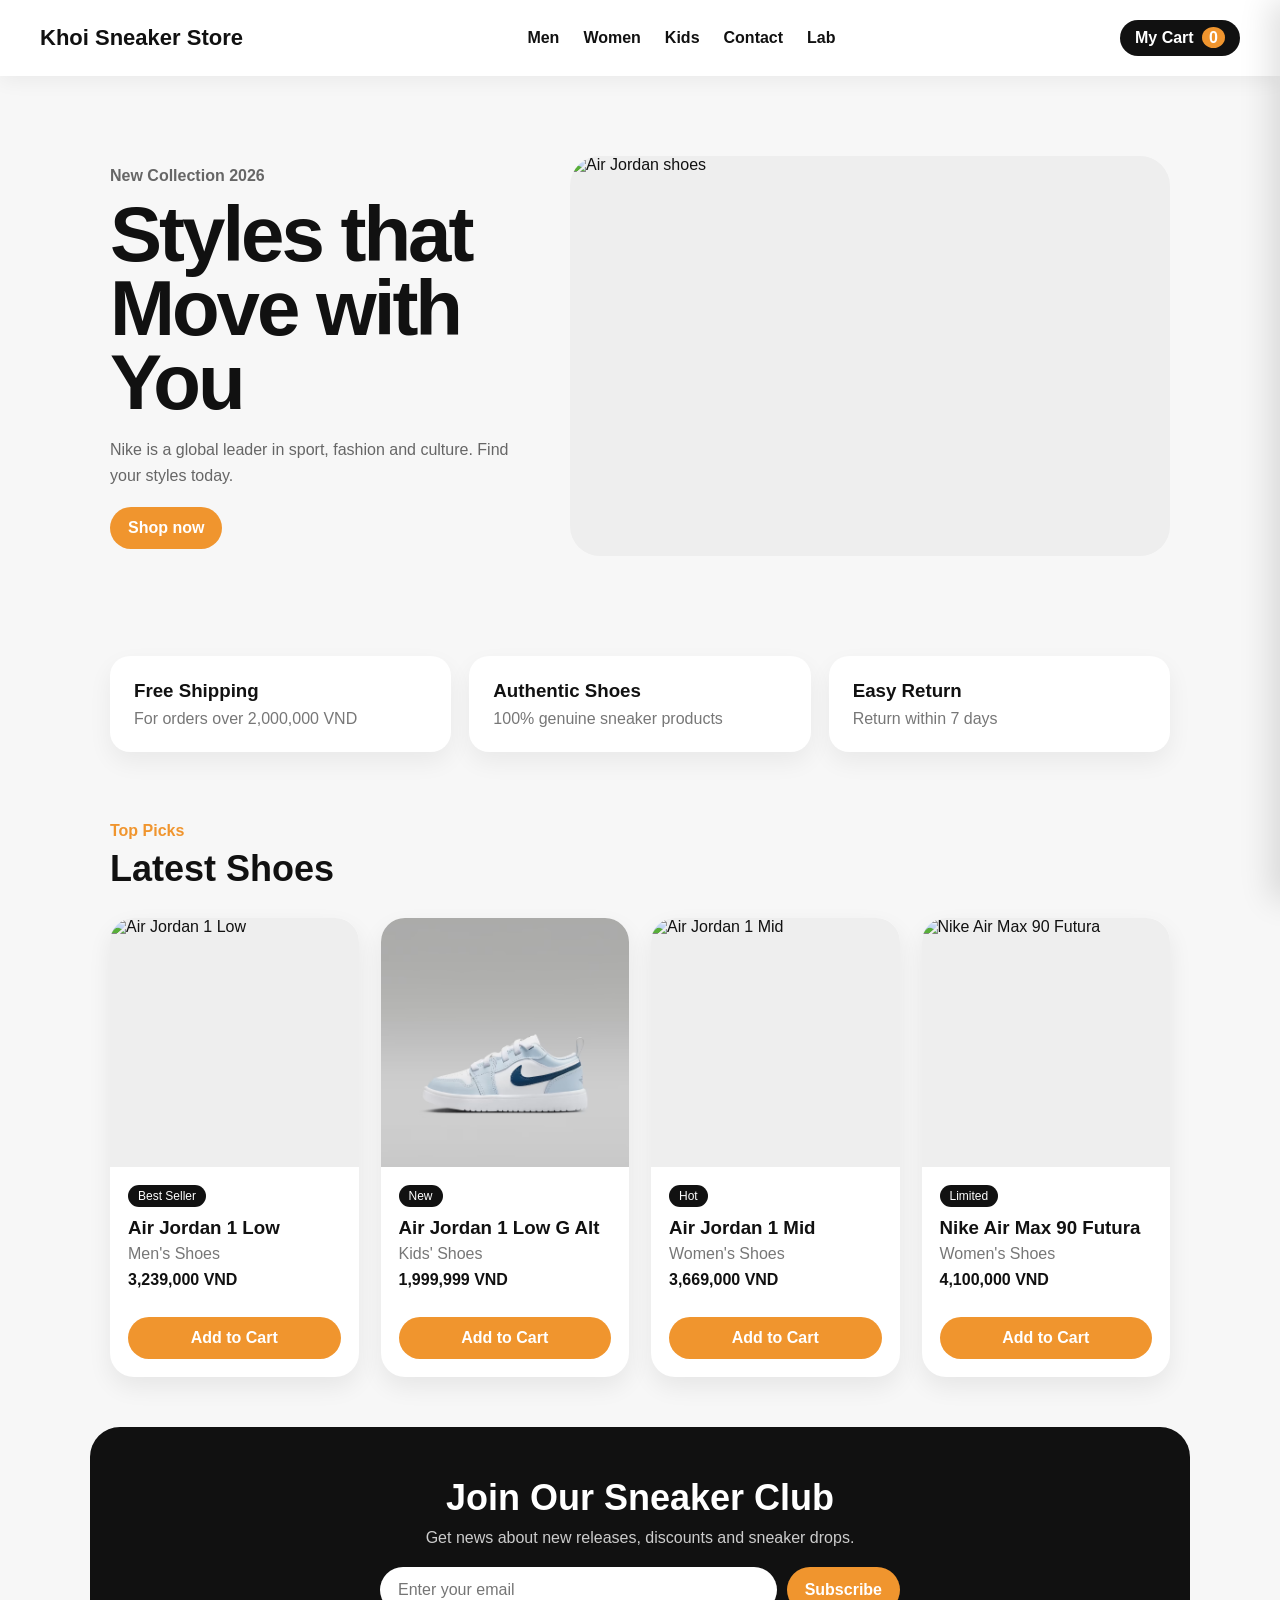
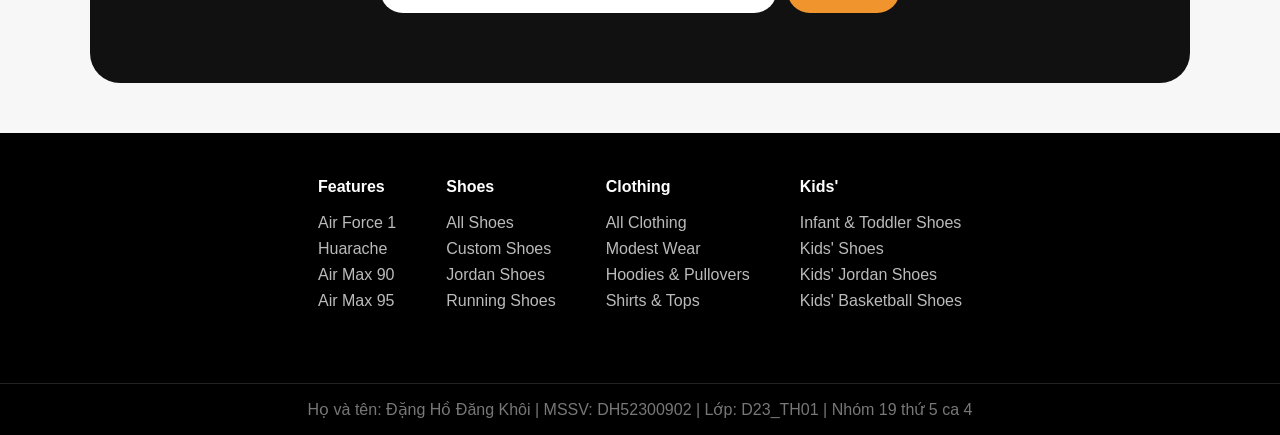
==== commit 76dbea38: "final" ====
--- a/index.html
+++ b/index.html
@@ -217,7 +217,10 @@
         </div>
       </div>
 
-      <p class="copyright">© 2026 Khoi Sneaker Store. All rights reserved.</p>
+      <p class="copyright">
+        Họ và tên: Đặng Hồ Đăng Khôi | MSSV: DH52300902 | Lớp: D23_TH01 | Nhóm
+        19 thứ 5 ca 4
+      </p>
     </footer>
 
     <script src="data.js"></script>
--- a/styles.css
+++ b/styles.css
@@ -672,6 +672,25 @@
   color: #f0952e;
 }
 
+.lab-navbar {
+  list-style: none;
+  margin: 0 auto;
+}
+
+.lab-navbar li {
+  display: flex;
+  justify-content: space-between;
+  align-items: center;
+}
+
+.lab-navbar .primary-btn {
+  background-color: #111;
+}
+
+.lab-navbar .primary-btn:hover {
+  background-color: #f0952e;
+}
+
 /* Cart responsive */
 @media (max-width: 800px) {
   .cart-layout {
